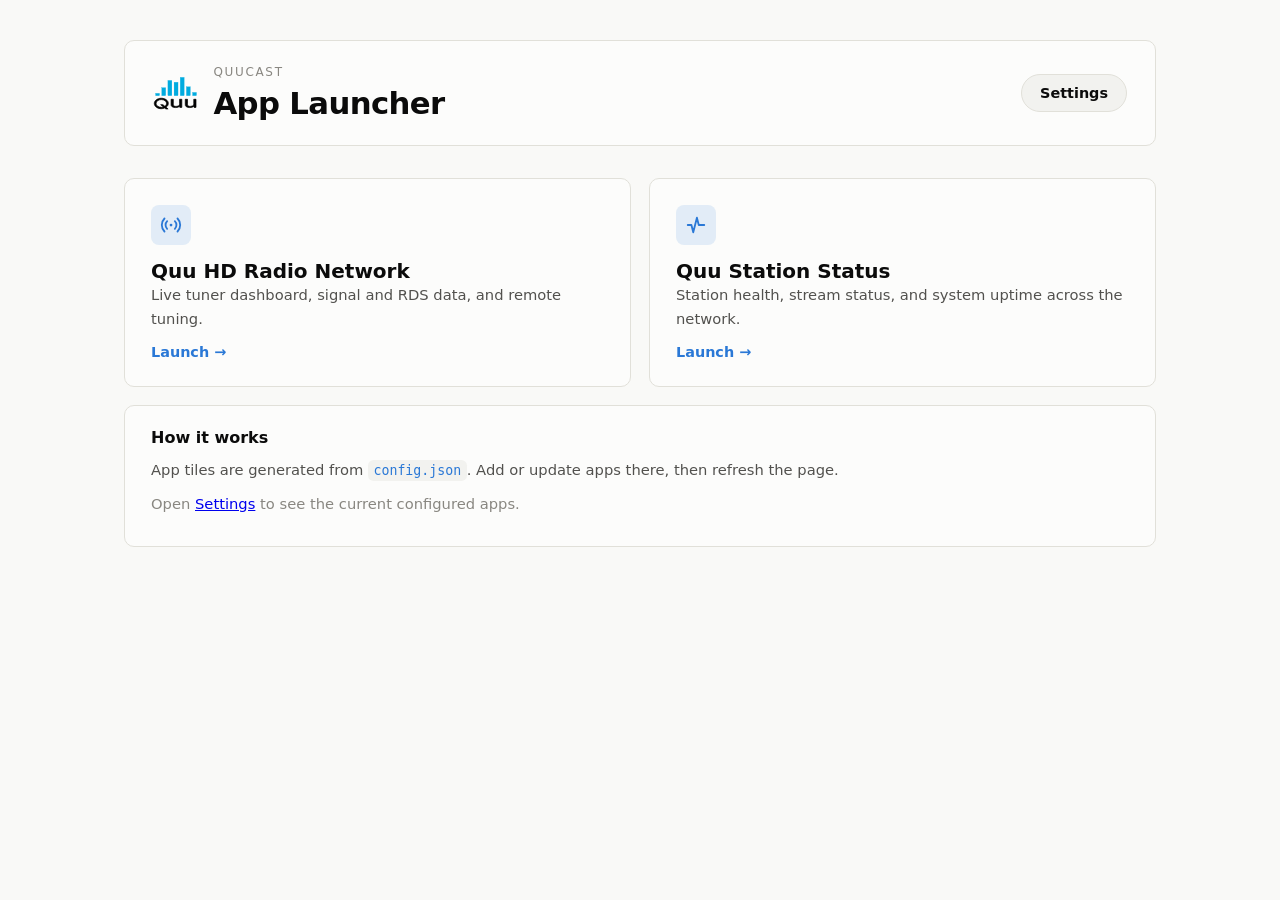
==== index.html @ f7b84f71 "Initial QuuCast launcher with Quu branding Themed to match the HD Radio Network Server and Station S" ====
<!DOCTYPE html>
<html lang="en">
<head>
  <meta charset="UTF-8" />
  <meta name="viewport" content="width=device-width, initial-scale=1.0" />
  <title>QuuCast Launcher</title>
  <link rel="icon" href="favicon.ico" />
  <link rel="stylesheet" href="styles.css" />
</head>
<body>
  <div class="page-shell">
    <header class="hero">
      <div class="brand">
        <img class="brand-logo brand-logo-light" src="assets/quu-logo-light.svg" alt="Quu" />
        <img class="brand-logo brand-logo-dark" src="assets/quu-logo-dark.svg" alt="Quu" />
        <div>
          <p class="eyebrow">QuuCast</p>
          <h1>App Launcher</h1>
        </div>
      </div>
      <div class="hero-actions">
        <a class="button button-secondary" href="settings.html">Settings</a>
      </div>
    </header>

    <main>
      <section class="tile-grid" id="dashboard-tiles">
        <div class="empty-state">Loading apps…</div>
      </section>

      <section class="notes-card">
        <h3>How it works</h3>
        <p>App tiles are generated from <code>config.json</code>. Add or update apps there, then refresh the page.</p>
        <p class="hint">Open <a href="settings.html">Settings</a> to see the current configured apps.</p>
      </section>
    </main>
  </div>
  <script src="script.js"></script>
</body>
</html>
---- styles.css ----
:root {
  --bg: #0a1628;
  --surface: #111827;
  --surface-alt: #17202f;
  --border: #1e2a3d;
  --border-light: #263347;
  --accent: #46ace1;
  --accent-hover: #60bfed;
  --accent-glow: rgba(70, 172, 225, 0.15);
  --text-primary: #ffffff;
  --text-secondary: #d4d8e0;
  --text-muted: #5a6070;
  --radius: 10px;
  font-family: "Franklin Gothic Medium", "Franklin Gothic", "Segoe UI", system-ui, -apple-system, sans-serif;
}

@media (prefers-color-scheme: light) {
  :root {
    --bg: #f9f9f7;
    --surface: #fcfcfb;
    --surface-alt: #f2f2ef;
    --border: #e1e0d9;
    --border-light: #d4d3cb;
    --accent: #2a78d6;
    --accent-hover: #1f63b3;
    --accent-glow: rgba(42, 120, 214, 0.12);
    --text-primary: #0b0b0b;
    --text-secondary: #52514e;
    --text-muted: #898781;
  }
}

* {
  box-sizing: border-box;
}

body {
  margin: 0;
  min-height: 100vh;
  background: var(--bg);
  color: var(--text-primary);
}

.page-shell {
  max-width: 1080px;
  margin: 0 auto;
  padding: 40px 24px 56px;
}

.hero {
  display: flex;
  flex-wrap: wrap;
  align-items: center;
  justify-content: space-between;
  gap: 20px;
  padding: 24px 28px;
  border: 1px solid var(--border);
  border-radius: var(--radius);
  background: var(--surface);
}

.brand {
  display: flex;
  align-items: center;
  gap: 14px;
}

.brand-logo {
  height: 34px;
  width: auto;
  display: block;
}

.brand-logo-light {
  display: none;
}

.brand-logo-dark {
  display: block;
}

@media (prefers-color-scheme: light) {
  .brand-logo-dark {
    display: none;
  }
  .brand-logo-light {
    display: block;
  }
}

.eyebrow {
  margin: 0 0 6px;
  text-transform: uppercase;
  letter-spacing: 0.14em;
  color: var(--text-muted);
  font-size: 0.75rem;
}

.hero h1 {
  margin: 0;
  font-size: clamp(1.5rem, 2.4vw, 2rem);
  letter-spacing: -0.02em;
}

.hero-actions {
  display: flex;
  align-items: center;
  gap: 12px;
}

.tile-grid {
  display: grid;
  grid-template-columns: repeat(auto-fit, minmax(280px, 1fr));
  gap: 18px;
  margin: 32px 0 0;
}

.app-tile {
  display: flex;
  flex-direction: column;
  gap: 14px;
  min-height: 190px;
  padding: 26px;
  border-radius: var(--radius);
  background: var(--surface);
  border: 1px solid var(--border);
  text-decoration: none;
  color: inherit;
  transition: transform 0.18s ease, border-color 0.18s ease, background 0.18s ease;
}

.app-tile:hover,
.app-tile:focus-visible {
  transform: translateY(-3px);
  border-color: var(--accent);
  background: var(--surface-alt);
}

.tile-icon {
  width: 40px;
  height: 40px;
  display: flex;
  align-items: center;
  justify-content: center;
  border-radius: 8px;
  background: var(--accent-glow);
  color: var(--accent);
}

.tile-icon svg {
  width: 22px;
  height: 22px;
}

.app-tile h2 {
  margin: 0;
  font-size: 1.25rem;
  font-weight: 600;
}

.app-tile p {
  margin: 0;
  line-height: 1.6;
  color: var(--text-secondary);
  font-size: 0.92rem;
}

.tile-label {
  margin-top: auto;
  display: inline-flex;
  align-items: center;
  gap: 6px;
  color: var(--accent);
  font-weight: 600;
  font-size: 0.9rem;
}

.notes-card {
  padding: 22px 26px;
  border-radius: var(--radius);
  background: var(--surface);
  border: 1px solid var(--border);
  color: var(--text-secondary);
  margin-top: 18px;
}

.notes-card h3 {
  margin: 0 0 10px;
  color: var(--text-primary);
  font-size: 1rem;
}

.notes-card p {
  margin: 0 0 8px;
  line-height: 1.7;
  font-size: 0.92rem;
}

.hint {
  font-size: 0.88rem;
  color: var(--text-muted);
}

code {
  background: var(--surface-alt);
  padding: 0.18rem 0.35rem;
  border-radius: 0.35rem;
  color: var(--accent);
  font-size: 0.9em;
}

.button {
  display: inline-flex;
  align-items: center;
  justify-content: center;
  padding: 10px 18px;
  border-radius: 999px;
  font-weight: 600;
  font-size: 0.9rem;
  text-decoration: none;
  transition: transform 0.18s ease, background 0.18s ease, color 0.18s ease;
}

.button-primary {
  background: var(--accent);
  color: #04121e;
}

.button-primary:hover,
.button-primary:focus-visible {
  background: var(--accent-hover);
}

.button-secondary {
  background: var(--surface-alt);
  color: var(--text-primary);
  border: 1px solid var(--border);
}

.button-secondary:hover,
.button-secondary:focus-visible {
  border-color: var(--accent);
}

.button:hover,
.button:focus-visible {
  transform: translateY(-1px);
}

.settings-panel {
  display: grid;
  grid-template-columns: 1.4fr 0.9fr;
  gap: 18px;
  margin: 32px 0 0;
}

.settings-card {
  padding: 26px;
  border-radius: var(--radius);
  background: var(--surface);
  border: 1px solid var(--border);
}

.settings-card h2 {
  margin-top: 0;
  margin-bottom: 16px;
  font-size: 1.1rem;
}

.settings-list {
  display: grid;
  gap: 14px;
}

.settings-item {
  display: flex;
  flex-wrap: wrap;
  justify-content: space-between;
  gap: 16px;
  padding: 20px;
  border-radius: 8px;
  background: var(--surface-alt);
  border: 1px solid var(--border);
}

.settings-preview {
  display: flex;
  gap: 14px;
  min-width: 0;
}

.settings-preview h3 {
  margin: 0 0 6px;
  font-size: 1rem;
}

.settings-preview p {
  margin: 0 8px 0 0;
  line-height: 1.6;
  color: var(--text-secondary);
  font-size: 0.9rem;
}

.settings-url {
  margin-top: 8px;
  color: var(--text-muted);
  font-size: 0.85rem;
  word-break: break-all;
}

.app-status {
  align-self: start;
  padding: 6px 14px;
  border-radius: 999px;
  background: var(--accent-glow);
  color: var(--accent);
  font-size: 0.85rem;
  min-height: fit-content;
}

.empty-state {
  padding: 30px;
  border-radius: var(--radius);
  background: var(--surface);
  border: 1px dashed var(--border-light);
  color: var(--text-muted);
  text-align: center;
}

pre {
  background: var(--surface-alt);
  border: 1px solid var(--border);
  border-radius: 8px;
  padding: 14px 16px;
  overflow-x: auto;
  font-size: 0.85rem;
}

pre code {
  background: none;
  padding: 0;
  color: var(--text-secondary);
}

@media (max-width: 960px) {
  .settings-panel {
    grid-template-columns: 1fr;
  }
}

@media (max-width: 640px) {
  .page-shell {
    padding: 24px 16px 32px;
  }
  .hero {
    padding: 20px 18px;
  }
  .hero-actions {
    width: 100%;
  }
  .button {
    width: 100%;
  }
}
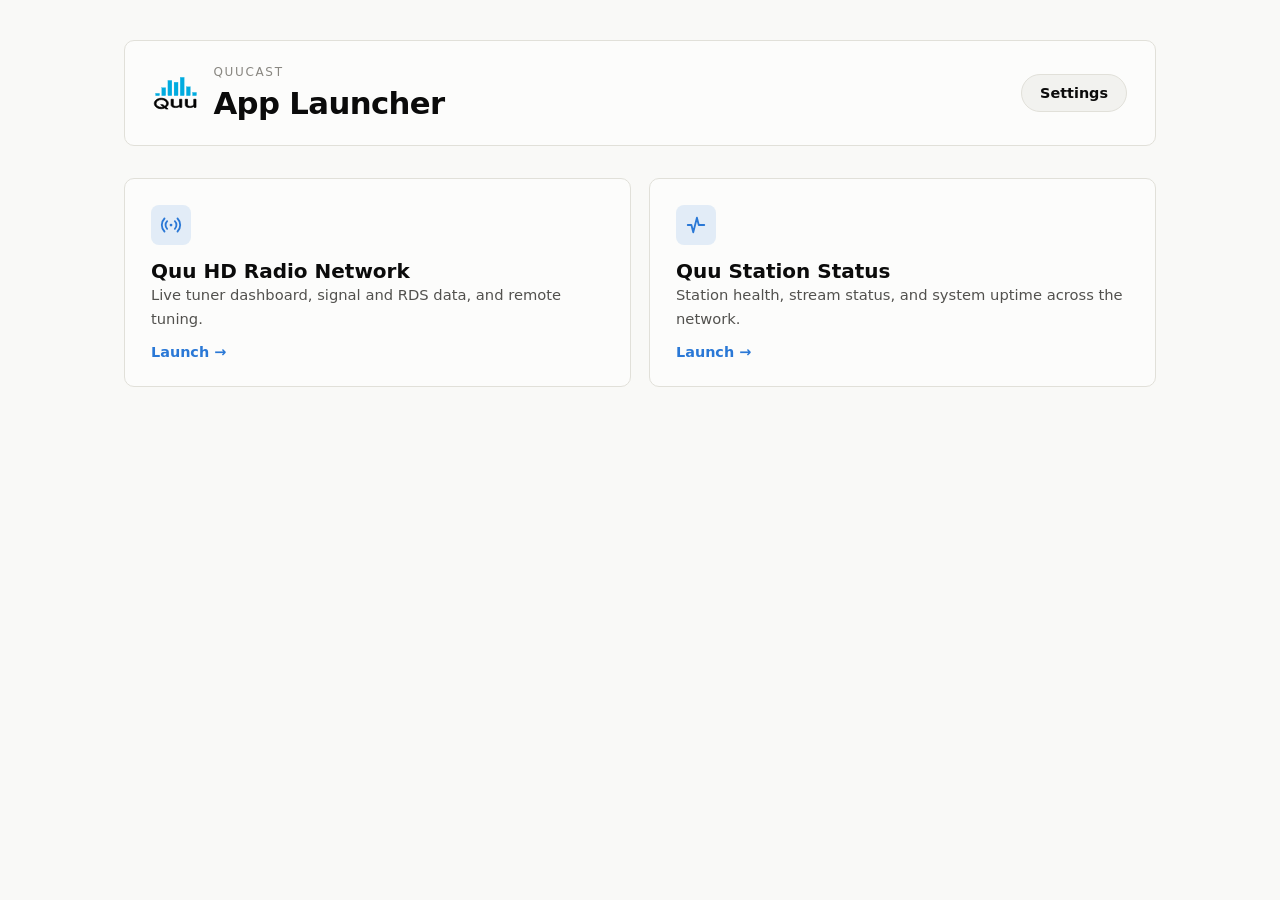
==== commit 66a6b09d: "Remove how-it-works tile from launcher" ====
--- a/index.html
+++ b/index.html
@@ -27,12 +27,6 @@
       <section class="tile-grid" id="dashboard-tiles">
         <div class="empty-state">Loading apps…</div>
       </section>
-
-      <section class="notes-card">
-        <h3>How it works</h3>
-        <p>App tiles are generated from <code>config.json</code>. Add or update apps there, then refresh the page.</p>
-        <p class="hint">Open <a href="settings.html">Settings</a> to see the current configured apps.</p>
-      </section>
     </main>
   </div>
   <script src="script.js"></script>
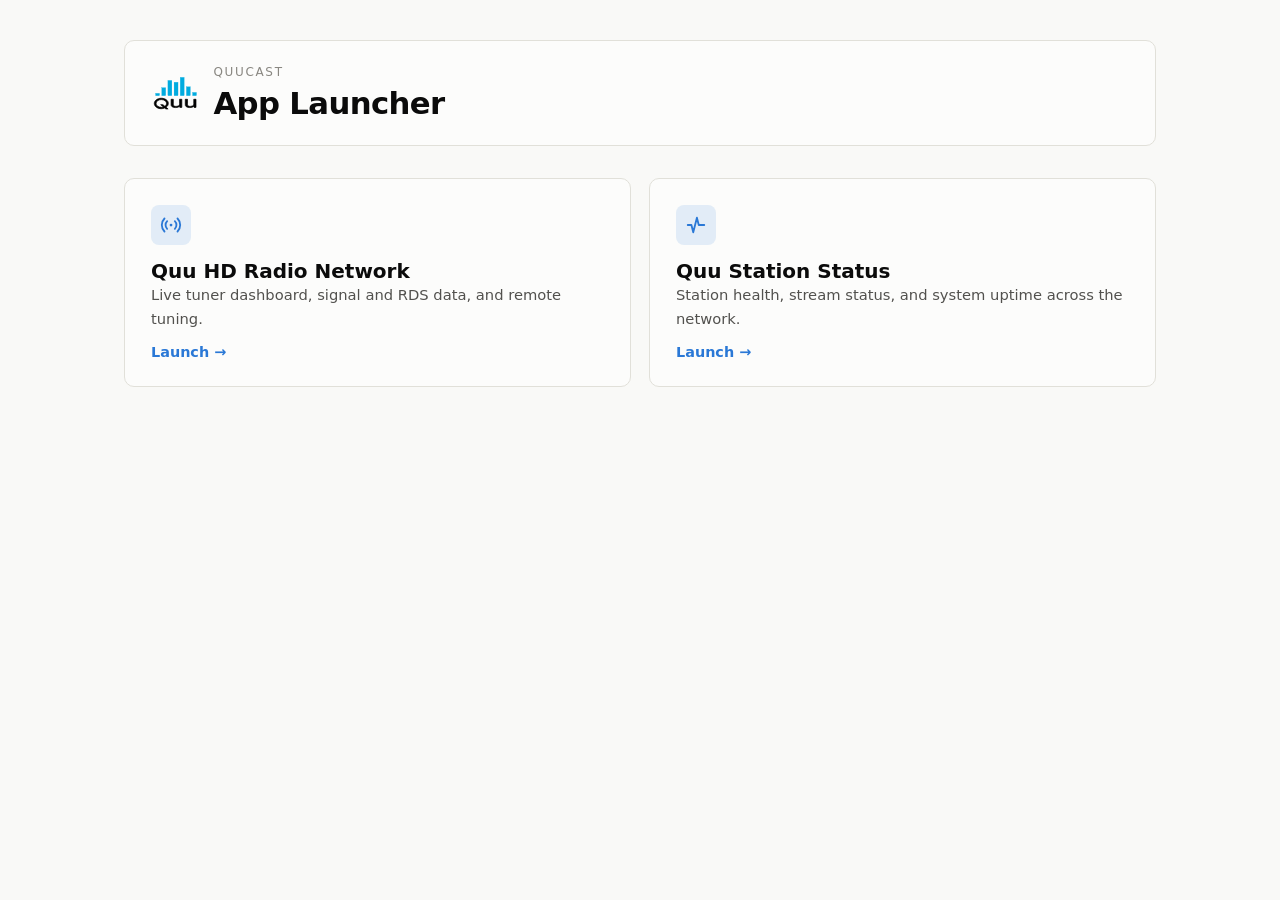
==== commit 87a726c6: "Remove settings page; public-facing site, apps handle their own login" ====
--- a/index.html
+++ b/index.html
@@ -18,9 +18,6 @@
           <h1>App Launcher</h1>
         </div>
       </div>
-      <div class="hero-actions">
-        <a class="button button-secondary" href="settings.html">Settings</a>
-      </div>
     </header>
 
     <main>
--- a/styles.css
+++ b/styles.css
@@ -102,12 +102,6 @@
   letter-spacing: -0.02em;
 }
 
-.hero-actions {
-  display: flex;
-  align-items: center;
-  gap: 12px;
-}
-
 .tile-grid {
   display: grid;
   grid-template-columns: repeat(auto-fit, minmax(280px, 1fr));
@@ -175,149 +169,6 @@
   font-size: 0.9rem;
 }
 
-.notes-card {
-  padding: 22px 26px;
-  border-radius: var(--radius);
-  background: var(--surface);
-  border: 1px solid var(--border);
-  color: var(--text-secondary);
-  margin-top: 18px;
-}
-
-.notes-card h3 {
-  margin: 0 0 10px;
-  color: var(--text-primary);
-  font-size: 1rem;
-}
-
-.notes-card p {
-  margin: 0 0 8px;
-  line-height: 1.7;
-  font-size: 0.92rem;
-}
-
-.hint {
-  font-size: 0.88rem;
-  color: var(--text-muted);
-}
-
-code {
-  background: var(--surface-alt);
-  padding: 0.18rem 0.35rem;
-  border-radius: 0.35rem;
-  color: var(--accent);
-  font-size: 0.9em;
-}
-
-.button {
-  display: inline-flex;
-  align-items: center;
-  justify-content: center;
-  padding: 10px 18px;
-  border-radius: 999px;
-  font-weight: 600;
-  font-size: 0.9rem;
-  text-decoration: none;
-  transition: transform 0.18s ease, background 0.18s ease, color 0.18s ease;
-}
-
-.button-primary {
-  background: var(--accent);
-  color: #04121e;
-}
-
-.button-primary:hover,
-.button-primary:focus-visible {
-  background: var(--accent-hover);
-}
-
-.button-secondary {
-  background: var(--surface-alt);
-  color: var(--text-primary);
-  border: 1px solid var(--border);
-}
-
-.button-secondary:hover,
-.button-secondary:focus-visible {
-  border-color: var(--accent);
-}
-
-.button:hover,
-.button:focus-visible {
-  transform: translateY(-1px);
-}
-
-.settings-panel {
-  display: grid;
-  grid-template-columns: 1.4fr 0.9fr;
-  gap: 18px;
-  margin: 32px 0 0;
-}
-
-.settings-card {
-  padding: 26px;
-  border-radius: var(--radius);
-  background: var(--surface);
-  border: 1px solid var(--border);
-}
-
-.settings-card h2 {
-  margin-top: 0;
-  margin-bottom: 16px;
-  font-size: 1.1rem;
-}
-
-.settings-list {
-  display: grid;
-  gap: 14px;
-}
-
-.settings-item {
-  display: flex;
-  flex-wrap: wrap;
-  justify-content: space-between;
-  gap: 16px;
-  padding: 20px;
-  border-radius: 8px;
-  background: var(--surface-alt);
-  border: 1px solid var(--border);
-}
-
-.settings-preview {
-  display: flex;
-  gap: 14px;
-  min-width: 0;
-}
-
-.settings-preview h3 {
-  margin: 0 0 6px;
-  font-size: 1rem;
-}
-
-.settings-preview p {
-  margin: 0 8px 0 0;
-  line-height: 1.6;
-  color: var(--text-secondary);
-  font-size: 0.9rem;
-}
-
-.settings-url {
-  margin-top: 8px;
-  color: var(--text-muted);
-  font-size: 0.85rem;
-  word-break: break-all;
-}
-
-.app-status {
-  align-self: start;
-  padding: 6px 14px;
-  border-radius: 999px;
-  background: var(--accent-glow);
-  color: var(--accent);
-  font-size: 0.85rem;
-  min-height: fit-content;
-}
-
 .empty-state {
   padding: 30px;
   border-radius: var(--radius);
@@ -327,27 +178,6 @@
   text-align: center;
 }
 
-pre {
-  background: var(--surface-alt);
-  border: 1px solid var(--border);
-  border-radius: 8px;
-  padding: 14px 16px;
-  overflow-x: auto;
-  font-size: 0.85rem;
-}
-
-pre code {
-  background: none;
-  padding: 0;
-  color: var(--text-secondary);
-}
-
-@media (max-width: 960px) {
-  .settings-panel {
-    grid-template-columns: 1fr;
-  }
-}
-
 @media (max-width: 640px) {
   .page-shell {
     padding: 24px 16px 32px;
@@ -355,10 +185,4 @@
   .hero {
     padding: 20px 18px;
   }
-  .hero-actions {
-    width: 100%;
-  }
-  .button {
-    width: 100%;
-  }
 }
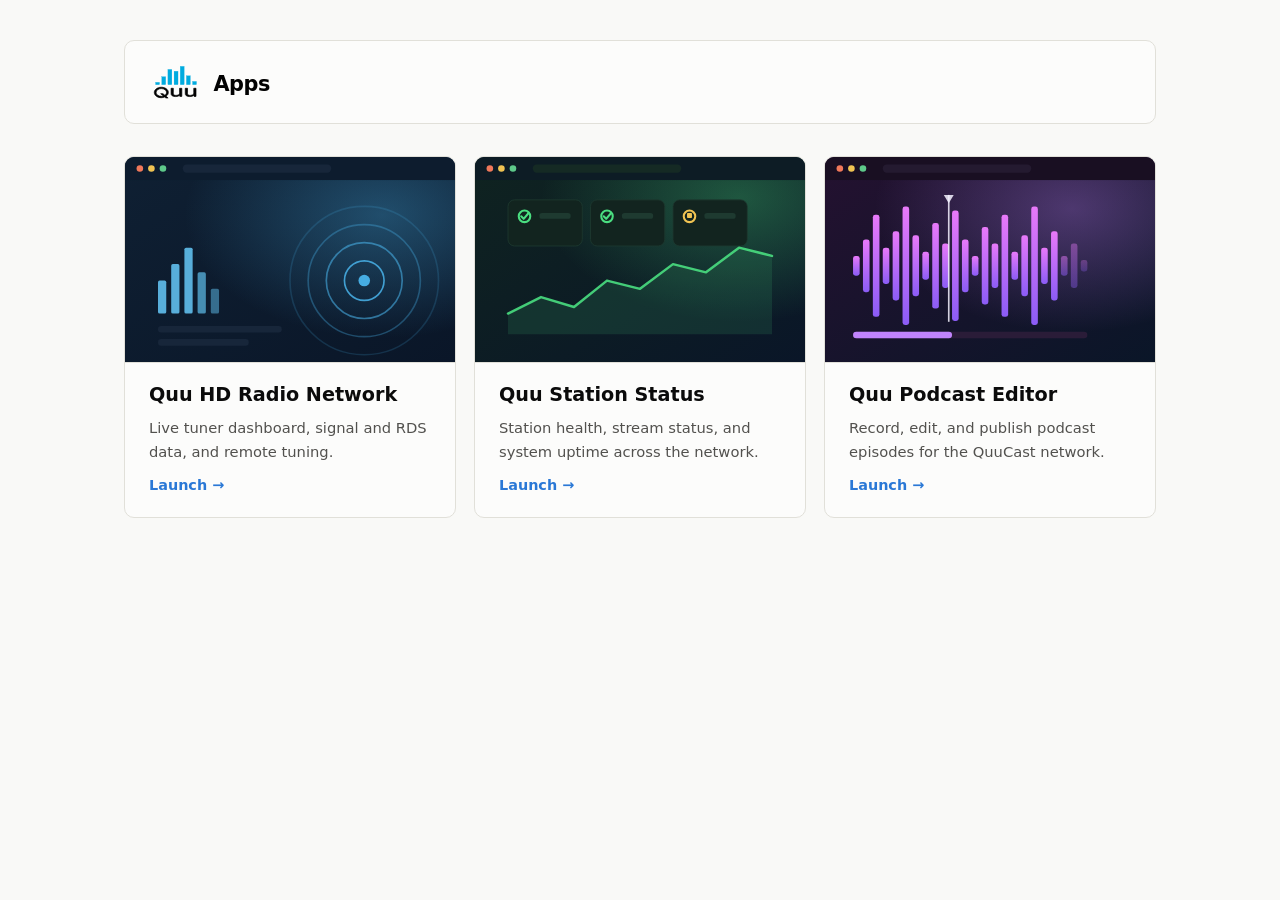
==== commit 765db89b: "Replace header subtitle with brand wordmark next to logo Drop the "App Launcher" heading in favor of" ====
--- a/index.html
+++ b/index.html
@@ -13,10 +13,7 @@
       <div class="brand">
         <img class="brand-logo brand-logo-light" src="assets/quu-logo-light.svg" alt="Quu" />
         <img class="brand-logo brand-logo-dark" src="assets/quu-logo-dark.svg" alt="Quu" />
-        <div>
-          <p class="eyebrow">QuuCast</p>
-          <h1>App Launcher</h1>
-        </div>
+        <h1 class="brand-suffix">Apps</h1>
       </div>
     </header>
 
--- a/styles.css
+++ b/styles.css
@@ -10,6 +10,7 @@
   --text-primary: #ffffff;
   --text-secondary: #d4d8e0;
   --text-muted: #5a6070;
+  --brand-text: #ffffff;
   --radius: 10px;
   font-family: "Franklin Gothic Medium", "Franklin Gothic", "Segoe UI", system-ui, -apple-system, sans-serif;
 }
@@ -27,6 +28,7 @@
     --text-primary: #0b0b0b;
     --text-secondary: #52514e;
     --text-muted: #898781;
+    --brand-text: #020202;
   }
 }
 
@@ -88,18 +90,15 @@
   }
 }
 
-.eyebrow {
-  margin: 0 0 6px;
-  text-transform: uppercase;
-  letter-spacing: 0.14em;
-  color: var(--text-muted);
-  font-size: 0.75rem;
-}
-
-.hero h1 {
+.brand-suffix {
+  position: relative;
+  top: 2px;
   margin: 0;
-  font-size: clamp(1.5rem, 2.4vw, 2rem);
+  font-size: 1.3rem;
+  font-weight: 700;
   letter-spacing: -0.02em;
+  line-height: 1;
+  color: var(--brand-text);
 }
 
 .tile-grid {
@@ -112,15 +111,13 @@
 .app-tile {
   display: flex;
   flex-direction: column;
-  gap: 14px;
-  min-height: 190px;
-  padding: 26px;
+  overflow: hidden;
   border-radius: var(--radius);
   background: var(--surface);
   border: 1px solid var(--border);
   text-decoration: none;
   color: inherit;
-  transition: transform 0.18s ease, border-color 0.18s ease, background 0.18s ease;
+  transition: transform 0.18s ease, border-color 0.18s ease, background 0.18s ease, box-shadow 0.18s ease;
 }
 
 .app-tile:hover,
@@ -128,27 +125,32 @@
   transform: translateY(-3px);
   border-color: var(--accent);
   background: var(--surface-alt);
+  box-shadow: 0 12px 28px -16px var(--accent-glow);
 }
 
-.tile-icon {
-  width: 40px;
-  height: 40px;
-  display: flex;
-  align-items: center;
-  justify-content: center;
-  border-radius: 8px;
-  background: var(--accent-glow);
-  color: var(--accent);
+.tile-image {
+  width: 100%;
+  aspect-ratio: 16 / 10;
+  object-fit: cover;
+  display: block;
+  background: var(--surface-alt);
+  border-bottom: 1px solid var(--border);
 }
 
-.tile-icon svg {
-  width: 22px;
-  height: 22px;
+.tile-image-placeholder {
+  background: linear-gradient(135deg, var(--accent-glow), var(--surface-alt));
+}
+
+.tile-body {
+  display: flex;
+  flex-direction: column;
+  gap: 10px;
+  padding: 20px 24px 24px;
 }
 
 .app-tile h2 {
   margin: 0;
-  font-size: 1.25rem;
+  font-size: 1.2rem;
   font-weight: 600;
 }
 
@@ -160,7 +162,7 @@
 }
 
 .tile-label {
-  margin-top: auto;
+  margin-top: 4px;
   display: inline-flex;
   align-items: center;
   gap: 6px;
